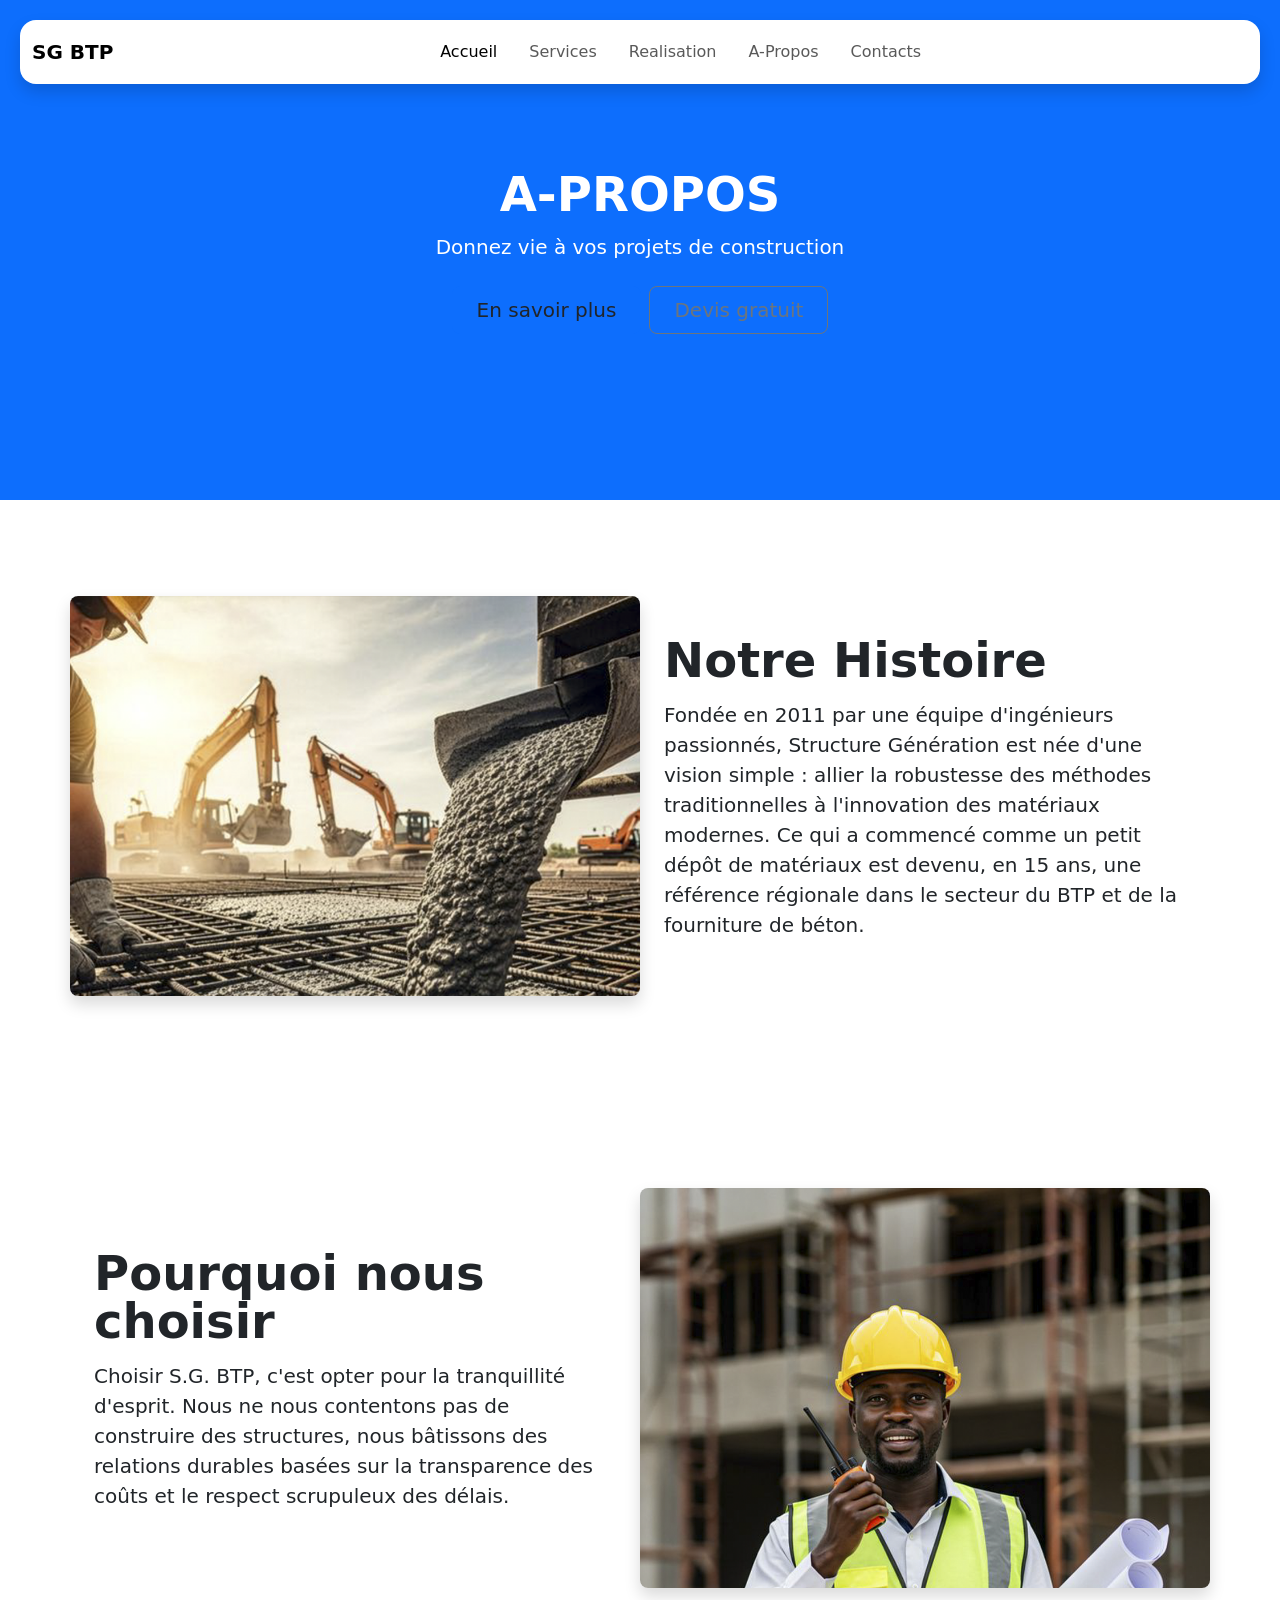
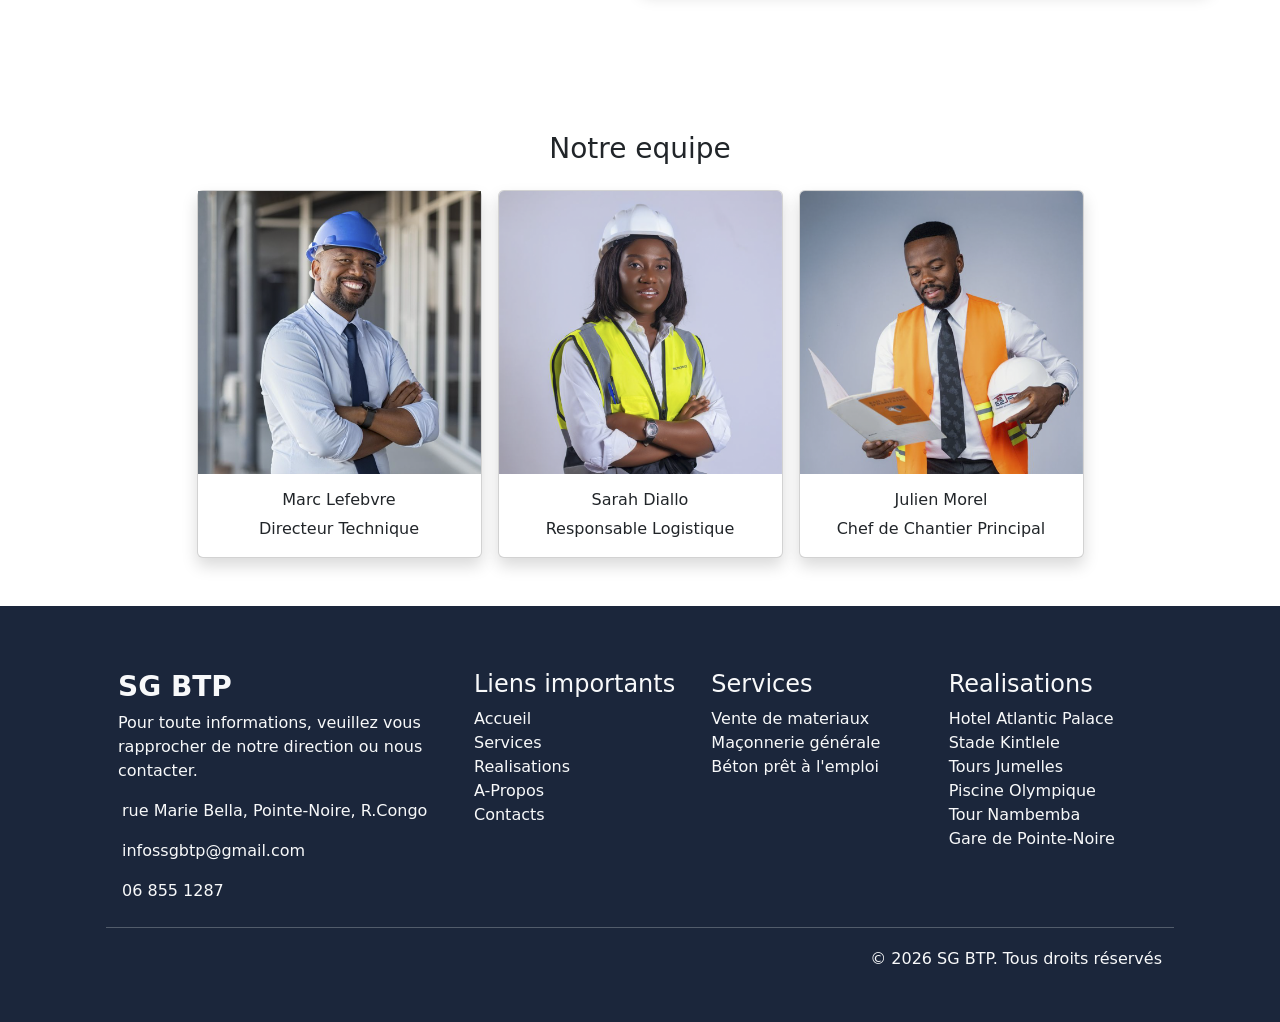
==== a-propos.html @ d7a0d1f5 "Add files via upload" ====
<!DOCTYPE html>
<html lang="en">
<head>
    <meta charset="UTF-8">
    <meta name="viewport" content="width=device-width, initial-scale=1.0">
    <link href="https://cdn.jsdelivr.net/npm/bootstrap@5.3.8/dist/css/bootstrap.min.css" rel="stylesheet" integrity="sha384-sRIl4kxILFvY47J16cr9ZwB07vP4J8+LH7qKQnuqkuIAvNWLzeN8tE5YBujZqJLB" crossorigin="anonymous">
    <link rel="stylesheet" href="a-propos.css">
    <title>S.G. BTP</title>
</head>
<body>

        <!-- Barre de navigation -->
        <header class="d-flex justify-content-center shadow-sm sticky-top">
            <nav class="navbar navbar-expand-lg shadow fixed-top">
              <div class="container-fluid">
                <a class="navbar-brand fw-bold" href="#">SG BTP</a>
                <button class="navbar-toggler pe-0" type="button" data-bs-toggle="offcanvas" data-bs-target="#offcanvasNavbar" aria-controls="offcanvasNavbar" aria-label="Toggle navigation">
                  <span class="navbar-toggler-icon"></span>
                </button>
                <div class="offcanvas offcanvas-end" tabindex="-1" id="offcanvasNavbar" aria-labelledby="offcanvasNavbarLabel">
                  <div class="offcanvas-header">
                    <h5 class="offcanvas-title" id="offcanvasNavbarLabel">SG BTP</h5>
                    <button type="button" class="btn-close" data-bs-dismiss="offcanvas" aria-label="Close"></button>
                  </div>
                  <div class="offcanvas-body">
                    <ul class="navbar-nav justify-content-center flex-grow-1 pe-3 gap-3">
                      <li class="nav-item">
                        <a class="nav-link active" aria-current="page" href="index.html">Accueil</a>
                      </li>
                      <li class="nav-item">
                        <a class="nav-link" href="#service">Services</a>
                      </li>
                      <li class="nav-item">
                        <a class="nav-link" href="#realisation">Realisation</a>
                      </li>
                      <li class="nav-item">
                        <a class="nav-link" href="a-propos.html">A-Propos</a>
                      </li>
                      <li class="nav-item">
                        <a class="nav-link" href="contacts.html">Contacts</a>
                      </li>
                    </ul>
                  </div>
                </div>
              </div>
            </nav>
        </header>

        <!-- Baniere -->
    <main>
        <!-- Baniere -->
        <div class="container-heros col-xxl-8 text-white">
            <div class="d-flex flex-column justify-content-center bg-primary text-center heroes-top">
                <h1 class="display-5 fw-bold text-uppercase">A-propos</h1>
                <div class="col-lg-6 mx-auto">
                <p class="lead mb-4">Donnez vie à vos projets de construction</p>
                <div class="d-grid gap-2 d-sm-flex justify-content-sm-center">
                    <button type="button" class="btn bg-primary btn-first btn-lg px-4 gap-3">En savoir plus</button>
                    <button type="button" class="btn bg btn-outline-secondary btn-lg px-4">Devis gratuit</button>
                </div>
                </div>
            </div>
        </div>

    <!-- Histoire -->
     <div class="container col-xxl-8 px-4 py-5">
        <div class="row flex-lg-row-reverse align-items-center g-5 py-5">
            <div class="col-lg-6">
                <h1 class="display-5 fw-bold lh-1 mb-3">Notre Histoire</h1>
                <p class="lead">
                    Fondée en 2011 par une équipe d'ingénieurs passionnés, Structure Génération est née d'une vision simple : allier la robustesse des méthodes traditionnelles à l'innovation des matériaux modernes. Ce qui a commencé comme un petit dépôt de matériaux est devenu, en 15 ans, une référence régionale dans le secteur du BTP et de la fourniture de béton.
                </p>
              </div>
          <div class="col-10 col-sm-8 col-lg-6 overflow-hidden rounded-3 shadow px-0" style="height: 400px">
            <img src="assets/images/apropos-1.png" class="d-block mx-lg-auto img-fluid" alt="">
          </div>
        </div>
      </div>

     <!-- Valeurs -->
     <div class="container col-xxl-8 px-4 py-5">
        <div class="row flex-lg-row-reverse align-items-center g-5 py-5">
          <div class="col-10 col-sm-8 col-lg-6 overflow-hidden rounded-3 shadow px-0" style="height: 400px">
            <img src="assets/images/apropos-2.png" class="d-block mx-lg-auto img-fluid" alt="Bootstrap Themes" width="700" height="500" loading="lazy">
          </div>
          <div class="col-lg-6">
            <h1 class="display-5 fw-bold lh-1 mb-3">Pourquoi nous choisir</h1>
            <p class="lead">Choisir S.G. BTP, c'est opter pour la tranquillité d'esprit. Nous ne nous contentons pas de construire des structures, nous bâtissons des relations durables basées sur la transparence des coûts et le respect scrupuleux des délais.</p>
          </div>
        </div>
    </div>

    <div class="container equipe my-5">
        <h3 class="text-center">Notre equipe</h3>
        <div class="row gap-3 justify-content-center mt-4">
            <div class="col-3 card px-0 col-sx-12 shadow">
                <div class="img-fluid overflow-hidden">
                    <img src="assets/images/partenaire-1.png" class="img-fluid" alt="" >
                </div>
                <div class="text-center">
                    <h6 class="pt-3">Marc Lefebvre</h6>
                    <p>Directeur Technique</p>
                </div>
            </div>
            <div class="col-3 card px-0 col-sx-12 shadow overflow-hidden">
                <div class="img-fluid overflow-hidden">
                    <img src="assets/images/partenaire-2.png" class="img-fluid" alt="" >
                </div>                <div class="text-center">
                    <h6 class="pt-3">Sarah Diallo</h6>
                    <p>Responsable Logistique</p>
                </div>
            </div>
            <div class="col-3 card px-0 col-sx-12 shadow overflow-hidden">
                <div class="img-fluid overflow-hidden">
                    <img src="assets/images/partenaire-3.png" class="img-fluid" alt="" >
                </div>                <div class="text-center">
                    <h6 class="pt-3">Julien Morel</h6>
                    <p>Chef de Chantier Principal</p>
                </div>
            </div>
        </div>
    </div>
    </main>

    <!-- Footer -->
    <footer class="text-light py-5 mt-5">
        <div class="container px-5">
        <div class="row">
            <div class="col-6 col-lg-4">
            <div class="li">
                <h3 class="pt-3 fw-bold">SG BTP</h3>
                <p>Pour toute informations, veuillez vous rapprocher de notre direction ou nous contacter.</p>
                <div class="icon-text d-flex gap-1">
                <i class="bi bi-geo-alt-fill"></i>
                <p>rue Marie Bella, Pointe-Noire, R.Congo</p>
                </div>
                <div class="icon-text d-flex gap-1">
                <i class="bi bi-envelope-fill"></i>
                    <p class="">infossgbtp@gmail.com</p>
                </div>
                <div class="icon-text d-flex gap-1">
                <i class="bi bi-telephone-fill"></i>
                <p class="mb-0">06 855 1287</p>
                </div>
            </div>
            </div>

            <div class="col">
            <div class="li">
                <h4 class="pt-3">Liens importants</h4>
                <ul class="list-unstyled">
                <li><a href="" class="text-decoration-none text-light">Accueil</a></li>
                <li><a href="" class="text-decoration-none text-light">Services</a></li>
                <li><a href="" class="text-decoration-none text-light">Realisations</a></li>
                <li><a href="" class="text-decoration-none text-light">A-Propos</a></li>
                <li><a href="" class="text-decoration-none text-light">Contacts</a></li>
                </ul>
            </div>
            </div>
            <div class="col">
            <div class="li">
                <h4 class="pt-3">Services</h4>
                <ul class="list-unstyled">
                <li><a href="" class="text-decoration-none text-light">Vente de materiaux</a></li>
                <li><a href="" class="text-decoration-none text-light">Maçonnerie générale</a></li>
                <li><a href="" class="text-decoration-none text-light">Béton prêt à l'emploi</a></li>
                </ul>
            </div>
            </div>
            <div class="col">
            <div class="li">
                <h4 class="pt-3">Realisations</h4>
                <ul class="list-unstyled">
                <li><a href="#realisation" class="text-decoration-none text-light">Hotel Atlantic Palace</a></li>
                <li><a href="#realisation" class="text-decoration-none text-light">Stade Kintlele</a></li>
                <li><a href="#realisation" class="text-decoration-none text-light">Tours Jumelles</a></li>
                <li><a href="#realisation" class="text-decoration-none text-light">Piscine Olympique</a></li>
                <li><a href="#realisation" class="text-decoration-none text-light">Tour Nambemba</a></li>
                <li><a href="#realisation" class="text-decoration-none text-light">Gare de Pointe-Noire</a></li>
                </ul>
            </div>
            </div>
            <hr class="mt-4">
            <div class="mb-0 d-flex align-items-center justify-content-between">
            <div class="icones">
                <a href="#" class="text-decortion-none text-light">
                <i class="bi bi-facebook fs-5 me-3"></i>
                </a>
                <a href="#" class="text-decortion-none text-light">
                <i class="bi bi-instagram fs-5 me-3"></i>
                </a>
                <a href="#" class="text-decortion-none text-light">
                <i class="bi bi-tiktok fs-5"></i>
                </a>
            </div>
            <p class="text-center mb-0">&copy; 2026 SG BTP. Tous droits réservés</p>
            </div>
        </div>
        </div>
    </footer>
</body>
</html>
---- a-propos.css ----
*{
    margin: 0%;
    padding: 0%;
    box-sizing: border-box;
}

:root{
    /* Barre de navigation (Navbar), pied de page (Footer), titres principaux */
    --bleu-nuit: #1B263B;

    /* Boutons d'appel à l'action, icônes, surlignages importants. */
    --jaune-securite: #FFD60A;

    /* Sous-titres, bordures, icônes secondaires */
    --gris-beton: #778DA9;

    /* Fond de page (Background) pour une lecture fluide */
    --blanc-casse: #F8F9FA;

    /* Texte principal pour un contraste optimal */
    --noir-antharcite: #0D1B2A;
}


.navbar{
    background-color: #fff;
    height: 4rem;
    margin: 20px;

    border-radius: 16px;
    -webkit-border-radius: 16px;
    -moz-border-radius: 16px;
    -ms-border-radius: 16px;
    -o-border-radius: 16px;
}

.heroes-top{
    background-image: linear-gradient(#0000008c), url(assets/images/bg-apropos.png);
    background-position: center;
    background-size: cover;
    background-repeat: no-repeat;
    width: 100%;
    height: 500px;
}


/* Images */
img{
    transition: 0.3s;
    -webkit-transition: 0.3s;
    -moz-transition: 0.3s;
    -ms-transition: 0.3s;
    -o-transition: 0.3s;
}

img:hover{
    transform: scale(1.2);
    -webkit-transform: scale(1.2);
    -moz-transform: scale(1.2);
    -ms-transform: scale(1.2);
    -o-transform: scale(1.2);
}

/* Footer */
footer{
    background-color: var(--bleu-nuit);
}

footer ul li{
    transition: 0.3s;
    -webkit-transition: 0.3s;
    -moz-transition: 0.3s;
    -ms-transition: 0.3s;
    -o-transition: 0.3s;
}
footer ul li:hover{
    font-weight: 500;
    transform: translateX(-8px);
    -webkit-transform: translateX(-8px);
    -moz-transform: translateX(-8px);
    -ms-transform: translateX(-8px);
    -o-transform: translateX(-8px);
}
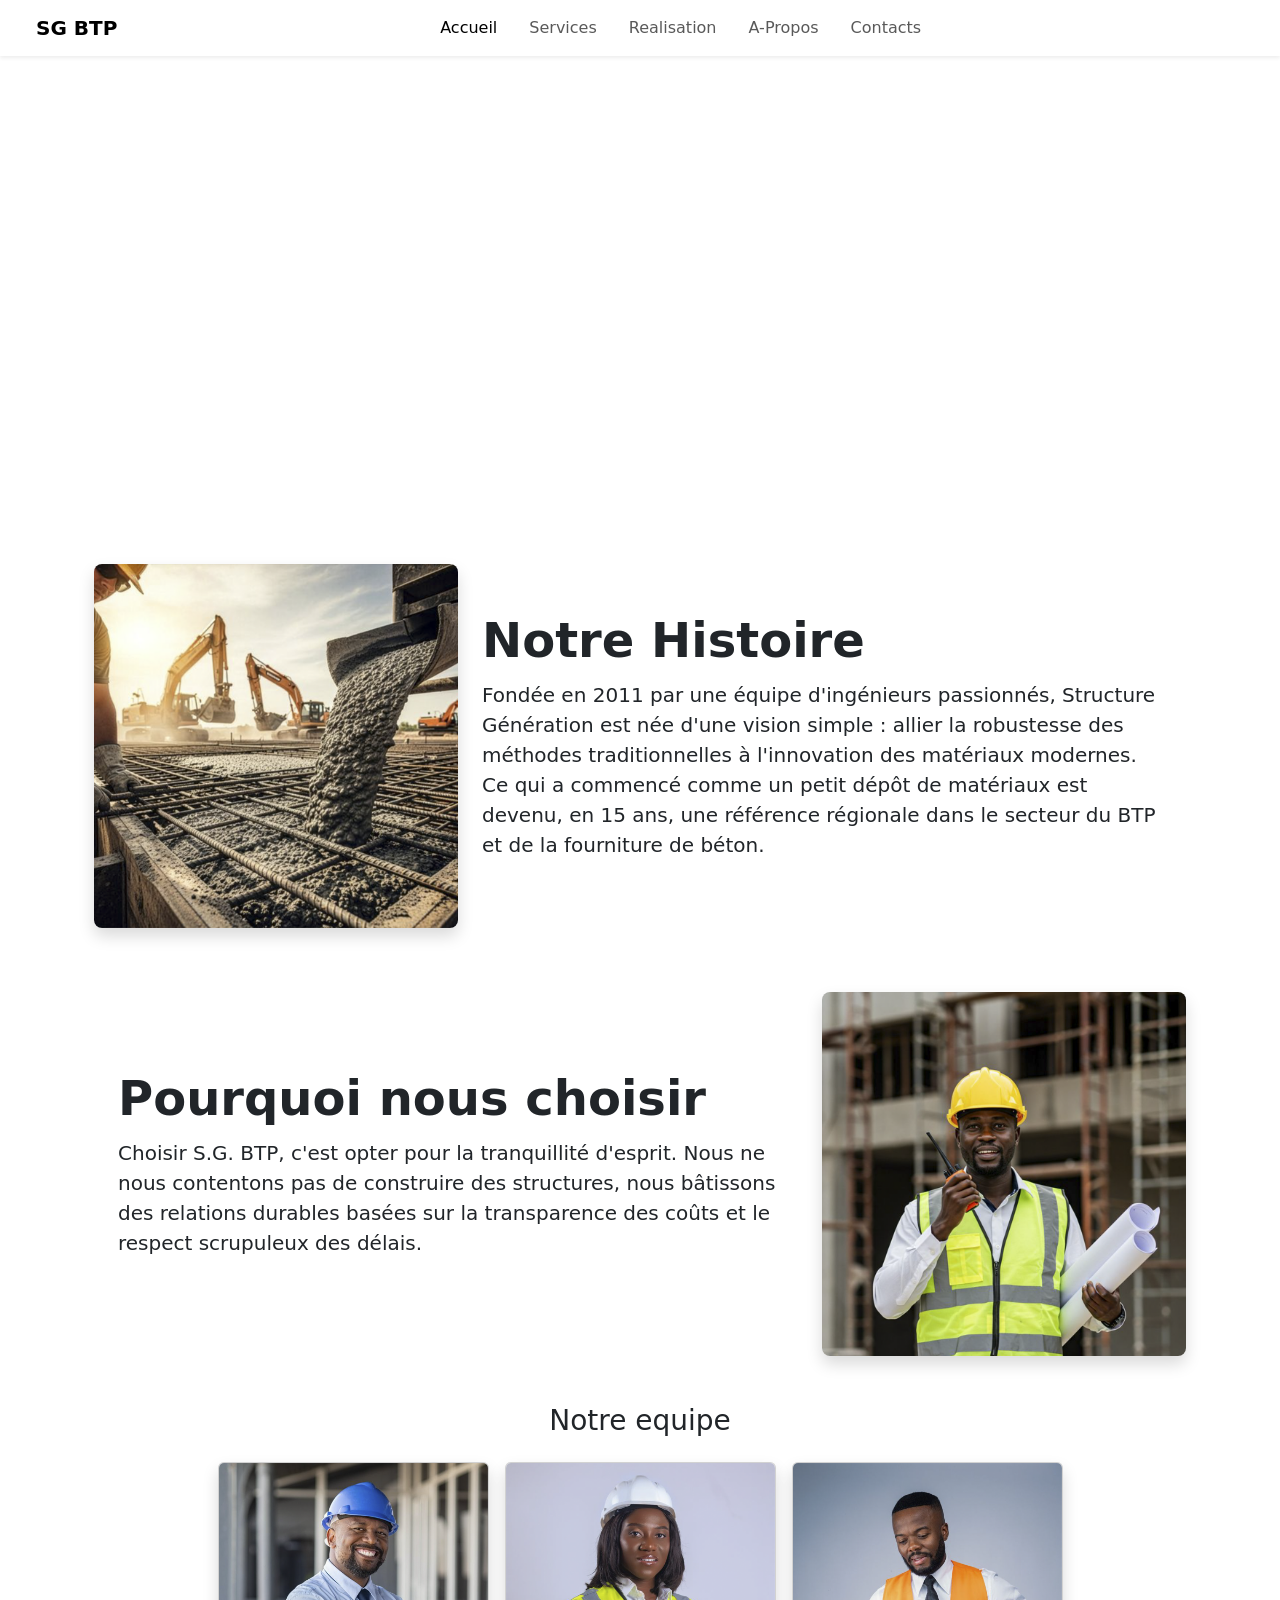
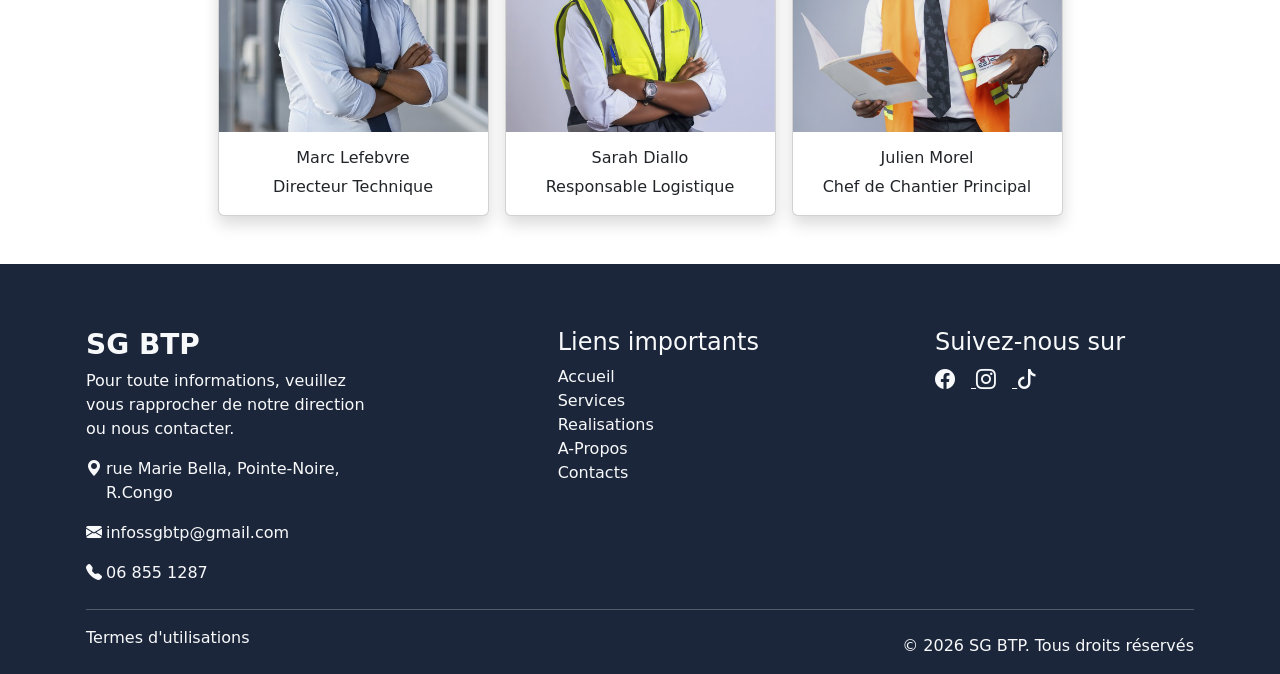
==== commit c82ae4ae: "Add files via upload" ====
--- a/a-propos.html
+++ b/a-propos.html
@@ -4,97 +4,95 @@
     <meta charset="UTF-8">
     <meta name="viewport" content="width=device-width, initial-scale=1.0">
     <link href="https://cdn.jsdelivr.net/npm/bootstrap@5.3.8/dist/css/bootstrap.min.css" rel="stylesheet" integrity="sha384-sRIl4kxILFvY47J16cr9ZwB07vP4J8+LH7qKQnuqkuIAvNWLzeN8tE5YBujZqJLB" crossorigin="anonymous">
+    <link rel="stylesheet" href="https://cdn.jsdelivr.net/npm/bootstrap-icons@1.13.1/font/bootstrap-icons.min.css">
     <link rel="stylesheet" href="a-propos.css">
     <title>S.G. BTP</title>
 </head>
 <body>
 
         <!-- Barre de navigation -->
-        <header class="d-flex justify-content-center shadow-sm sticky-top">
-            <nav class="navbar navbar-expand-lg shadow fixed-top">
-              <div class="container-fluid">
-                <a class="navbar-brand fw-bold" href="#">SG BTP</a>
-                <button class="navbar-toggler pe-0" type="button" data-bs-toggle="offcanvas" data-bs-target="#offcanvasNavbar" aria-controls="offcanvasNavbar" aria-label="Toggle navigation">
-                  <span class="navbar-toggler-icon"></span>
-                </button>
-                <div class="offcanvas offcanvas-end" tabindex="-1" id="offcanvasNavbar" aria-labelledby="offcanvasNavbarLabel">
-                  <div class="offcanvas-header">
-                    <h5 class="offcanvas-title" id="offcanvasNavbarLabel">SG BTP</h5>
-                    <button type="button" class="btn-close" data-bs-dismiss="offcanvas" aria-label="Close"></button>
-                  </div>
-                  <div class="offcanvas-body">
-                    <ul class="navbar-nav justify-content-center flex-grow-1 pe-3 gap-3">
-                      <li class="nav-item">
-                        <a class="nav-link active" aria-current="page" href="index.html">Accueil</a>
-                      </li>
-                      <li class="nav-item">
-                        <a class="nav-link" href="#service">Services</a>
-                      </li>
-                      <li class="nav-item">
-                        <a class="nav-link" href="#realisation">Realisation</a>
-                      </li>
-                      <li class="nav-item">
-                        <a class="nav-link" href="a-propos.html">A-Propos</a>
-                      </li>
-                      <li class="nav-item">
-                        <a class="nav-link" href="contacts.html">Contacts</a>
-                      </li>
-                    </ul>
-                  </div>
+        <header class="fixed-top shadow-sm ">
+          <nav class="navbar navbar-expand-lg navbar-expand-md bg-white px-4">
+            <div class="container-fluid">
+              <a class="navbar-brand fw-bold" href="#">SG BTP</a>
+              <button class="navbar-toggler pe-0" type="button" data-bs-toggle="offcanvas" data-bs-target="#offcanvasNavbar" aria-controls="offcanvasNavbar" aria-label="Toggle navigation">
+                <span class="navbar-toggler-icon"></span>
+              </button>
+              <div class="offcanvas offcanvas-end" tabindex="-1" id="offcanvasNavbar" aria-labelledby="offcanvasNavbarLabel">
+                <div class="offcanvas-header">
+                  <h5 class="offcanvas-title" id="offcanvasNavbarLabel">SG BTP</h5>
+                  <button type="button" class="btn-close" data-bs-dismiss="offcanvas" aria-label="Close"></button>
+                </div>
+                <div class="offcanvas-body">
+                  <ul class="navbar-nav justify-content-center flex-grow-1 pe-3 gap-3">
+                    <li class="nav-item">
+                      <a class="nav-link active" aria-current="page" href="index.html">Accueil</a>
+                    </li>
+                    <li class="nav-item">
+                      <a class="nav-link" href="#service">Services</a>
+                    </li>
+                    <li class="nav-item">
+                      <a class="nav-link" href="#realisation">Realisation</a>
+                    </li>
+                    <li class="nav-item">
+                      <a class="nav-link" href="a-propos.html">A-Propos</a>
+                    </li>
+                    <li class="nav-item">
+                      <a class="nav-link" href="contacts.html">Contacts</a>
+                    </li>
+                  </ul>
                 </div>
               </div>
-            </nav>
+            </div>
+          </nav>
         </header>
 
         <!-- Baniere -->
     <main>
         <!-- Baniere -->
         <div class="container-heros col-xxl-8 text-white">
-            <div class="d-flex flex-column justify-content-center bg-primary text-center heroes-top">
+            <div class="d-flex flex-column justify-content-center align-items-center text-center heroes-top px-5">
                 <h1 class="display-5 fw-bold text-uppercase">A-propos</h1>
                 <div class="col-lg-6 mx-auto">
                 <p class="lead mb-4">Donnez vie à vos projets de construction</p>
-                <div class="d-grid gap-2 d-sm-flex justify-content-sm-center">
-                    <button type="button" class="btn bg-primary btn-first btn-lg px-4 gap-3">En savoir plus</button>
-                    <button type="button" class="btn bg btn-outline-secondary btn-lg px-4">Devis gratuit</button>
-                </div>
                 </div>
             </div>
         </div>
 
     <!-- Histoire -->
-     <div class="container col-xxl-8 px-4 py-5">
-        <div class="row flex-lg-row-reverse align-items-center g-5 py-5">
-            <div class="col-lg-6">
+     <div class="container col-xxl-8 px-5">
+        <div class="row flex-lg-row-reverse align-items-center g-5 my-3">
+            <div class="col-lg-8">
                 <h1 class="display-5 fw-bold lh-1 mb-3">Notre Histoire</h1>
                 <p class="lead">
                     Fondée en 2011 par une équipe d'ingénieurs passionnés, Structure Génération est née d'une vision simple : allier la robustesse des méthodes traditionnelles à l'innovation des matériaux modernes. Ce qui a commencé comme un petit dépôt de matériaux est devenu, en 15 ans, une référence régionale dans le secteur du BTP et de la fourniture de béton.
                 </p>
               </div>
-          <div class="col-10 col-sm-8 col-lg-6 overflow-hidden rounded-3 shadow px-0" style="height: 400px">
+          <div class="col-sm-8 col-lg-4 overflow-hidden rounded-3 shadow px-0 img-histoire">
             <img src="assets/images/apropos-1.png" class="d-block mx-lg-auto img-fluid" alt="">
           </div>
         </div>
       </div>
 
      <!-- Valeurs -->
-     <div class="container col-xxl-8 px-4 py-5">
+     <div class="container col-xxl-8 px-5">
         <div class="row flex-lg-row-reverse align-items-center g-5 py-5">
-          <div class="col-10 col-sm-8 col-lg-6 overflow-hidden rounded-3 shadow px-0" style="height: 400px">
-            <img src="assets/images/apropos-2.png" class="d-block mx-lg-auto img-fluid" alt="Bootstrap Themes" width="700" height="500" loading="lazy">
+          <div class="col-sm-8 col-lg-4 overflow-hidden rounded-3 shadow px-0">
+            <img src="assets/images/apropos-2.png" class="img-fluid" alt="Bootstrap Themes">
           </div>
-          <div class="col-lg-6">
+          <div class="col-lg-8">
             <h1 class="display-5 fw-bold lh-1 mb-3">Pourquoi nous choisir</h1>
             <p class="lead">Choisir S.G. BTP, c'est opter pour la tranquillité d'esprit. Nous ne nous contentons pas de construire des structures, nous bâtissons des relations durables basées sur la transparence des coûts et le respect scrupuleux des délais.</p>
           </div>
         </div>
     </div>
 
-    <div class="container equipe my-5">
+    <!-- Notre equipe -->
+    <div class="container equipe">
         <h3 class="text-center">Notre equipe</h3>
-        <div class="row gap-3 justify-content-center mt-4">
-            <div class="col-3 card px-0 col-sx-12 shadow">
-                <div class="img-fluid overflow-hidden">
+        <div class="row gap-3 justify-content-center mt-4 mx-3">
+            <div class="col-lg-3 card px-0 col-sx-12 shadow overflow-hidden">
+                <div class="overflow-hidden">
                     <img src="assets/images/partenaire-1.png" class="img-fluid" alt="" >
                 </div>
                 <div class="text-center">
@@ -102,7 +100,7 @@
                     <p>Directeur Technique</p>
                 </div>
             </div>
-            <div class="col-3 card px-0 col-sx-12 shadow overflow-hidden">
+            <div class="col-lg-3 card px-0 col-sx-12 shadow overflow-hidden">
                 <div class="img-fluid overflow-hidden">
                     <img src="assets/images/partenaire-2.png" class="img-fluid" alt="" >
                 </div>                <div class="text-center">
@@ -110,7 +108,7 @@
                     <p>Responsable Logistique</p>
                 </div>
             </div>
-            <div class="col-3 card px-0 col-sx-12 shadow overflow-hidden">
+            <div class="col-lg-3 card px-0 col-sx-12 shadow overflow-hidden">
                 <div class="img-fluid overflow-hidden">
                     <img src="assets/images/partenaire-3.png" class="img-fluid" alt="" >
                 </div>                <div class="text-center">
@@ -123,80 +121,62 @@
     </main>
 
     <!-- Footer -->
-    <footer class="text-light py-5 mt-5">
-        <div class="container px-5">
-        <div class="row">
-            <div class="col-6 col-lg-4">
-            <div class="li">
-                <h3 class="pt-3 fw-bold">SG BTP</h3>
-                <p>Pour toute informations, veuillez vous rapprocher de notre direction ou nous contacter.</p>
-                <div class="icon-text d-flex gap-1">
+    <footer class="text-light pt-5 pb-2 mt-5 w-100">
+      <div class="container px-3">
+        <div class="row justify-content-between">
+          <div class="col-lg-4 col-sm-12">
+            <div class="col-10">
+              <h3 class="pt-3 fw-bold">SG BTP</h3>
+              <p>Pour toute informations, veuillez vous rapprocher de notre direction ou nous contacter.</p>
+              <div class="icon-text d-flex gap-1">
                 <i class="bi bi-geo-alt-fill"></i>
                 <p>rue Marie Bella, Pointe-Noire, R.Congo</p>
-                </div>
-                <div class="icon-text d-flex gap-1">
+              </div>
+              <div class="icon-text d-flex gap-1">
                 <i class="bi bi-envelope-fill"></i>
-                    <p class="">infossgbtp@gmail.com</p>
-                </div>
-                <div class="icon-text d-flex gap-1">
+                  <p class="">infossgbtp@gmail.com</p>
+              </div>
+              <div class="icon-text d-flex gap-1">
                 <i class="bi bi-telephone-fill"></i>
                 <p class="mb-0">06 855 1287</p>
-                </div>
+              </div>
             </div>
+          </div>
+
+          <div class="col-lg-3 col-sm-6 col-sx-12">
+            <div class="li">
+              <h4 class="pt-3">Liens importants</h4>
+              <ul class="list-unstyled">
+                <li><a href="index.html" class="text-decoration-none text-light">Accueil</a></li>
+                <li><a href="index.html#service" class="text-decoration-none text-light">Services</a></li>
+                <li><a href="index.html#realisation" class="text-decoration-none text-light">Realisations</a></li>
+                <li><a href="a-propos.html" class="text-decoration-none text-light">A-Propos</a></li>
+                <li><a href="contacts.html" class="text-decoration-none text-light">Contacts</a></li>
+              </ul>
             </div>
+          </div>
 
-            <div class="col">
-            <div class="li">
-                <h4 class="pt-3">Liens importants</h4>
-                <ul class="list-unstyled">
-                <li><a href="" class="text-decoration-none text-light">Accueil</a></li>
-                <li><a href="" class="text-decoration-none text-light">Services</a></li>
-                <li><a href="" class="text-decoration-none text-light">Realisations</a></li>
-                <li><a href="" class="text-decoration-none text-light">A-Propos</a></li>
-                <li><a href="" class="text-decoration-none text-light">Contacts</a></li>
-                </ul>
+          <div class="col-lg-3 col-sm-6 col-sx-12">
+            <h4 class="pt-3">Suivez-nous sur</h4>
+            <div class="icones">
+              <a href="#" class="text-decortion-none text-light">
+                <i class="bi bi-facebook fs-5 me-3"></i>
+              </a>
+              <a href="#" class="text-decortion-none text-light">
+                <i class="bi bi-instagram fs-5 me-3"></i>
+              </a>
+              <a href="#" class="text-decortion-none text-light">
+                <i class="bi bi-tiktok fs-5"></i>
+              </a>
             </div>
-            </div>
-            <div class="col">
-            <div class="li">
-                <h4 class="pt-3">Services</h4>
-                <ul class="list-unstyled">
-                <li><a href="" class="text-decoration-none text-light">Vente de materiaux</a></li>
-                <li><a href="" class="text-decoration-none text-light">Maçonnerie générale</a></li>
-                <li><a href="" class="text-decoration-none text-light">Béton prêt à l'emploi</a></li>
-                </ul>
-            </div>
-            </div>
-            <div class="col">
-            <div class="li">
-                <h4 class="pt-3">Realisations</h4>
-                <ul class="list-unstyled">
-                <li><a href="#realisation" class="text-decoration-none text-light">Hotel Atlantic Palace</a></li>
-                <li><a href="#realisation" class="text-decoration-none text-light">Stade Kintlele</a></li>
-                <li><a href="#realisation" class="text-decoration-none text-light">Tours Jumelles</a></li>
-                <li><a href="#realisation" class="text-decoration-none text-light">Piscine Olympique</a></li>
-                <li><a href="#realisation" class="text-decoration-none text-light">Tour Nambemba</a></li>
-                <li><a href="#realisation" class="text-decoration-none text-light">Gare de Pointe-Noire</a></li>
-                </ul>
-            </div>
-            </div>
-            <hr class="mt-4">
-            <div class="mb-0 d-flex align-items-center justify-content-between">
-            <div class="icones">
-                <a href="#" class="text-decortion-none text-light">
-                <i class="bi bi-facebook fs-5 me-3"></i>
-                </a>
-                <a href="#" class="text-decortion-none text-light">
-                <i class="bi bi-instagram fs-5 me-3"></i>
-                </a>
-                <a href="#" class="text-decortion-none text-light">
-                <i class="bi bi-tiktok fs-5"></i>
-                </a>
-            </div>
-            <p class="text-center mb-0">&copy; 2026 SG BTP. Tous droits réservés</p>
-            </div>
+          </div>
         </div>
+        <hr class="mt-4">
+        <div class="mb-0 d-flex flex-md-row align-items-center justify-content-between">
+          <p href="">Termes d'utilisations</p>
+          <p class="text-center mb-0">&copy; 2026 SG BTP. Tous droits réservés</p>
         </div>
+      </div>
     </footer>
 </body>
 </html>
--- a/a-propos.css
+++ b/a-propos.css
@@ -21,18 +21,17 @@
     --noir-antharcite: #0D1B2A;
 }
 
+/* .img-histoire{
+    height: 50vh;
+    width: 40vw;
+} */
 
-.navbar{
-    background-color: #fff;
-    height: 4rem;
-    margin: 20px;
-
-    border-radius: 16px;
-    -webkit-border-radius: 16px;
-    -moz-border-radius: 16px;
-    -ms-border-radius: 16px;
-    -o-border-radius: 16px;
-}
+/* @media screen and(max-width:768px) {
+    .img-histoire{
+        height: 1vh;
+        width: 4vw;
+    }
+} */
 
 .heroes-top{
     background-image: linear-gradient(#0000008c), url(assets/images/bg-apropos.png);
@@ -61,6 +60,10 @@
     -o-transform: scale(1.2);
 }
 
+
+
+
+
 /* Footer */
 footer{
     background-color: var(--bleu-nuit);
